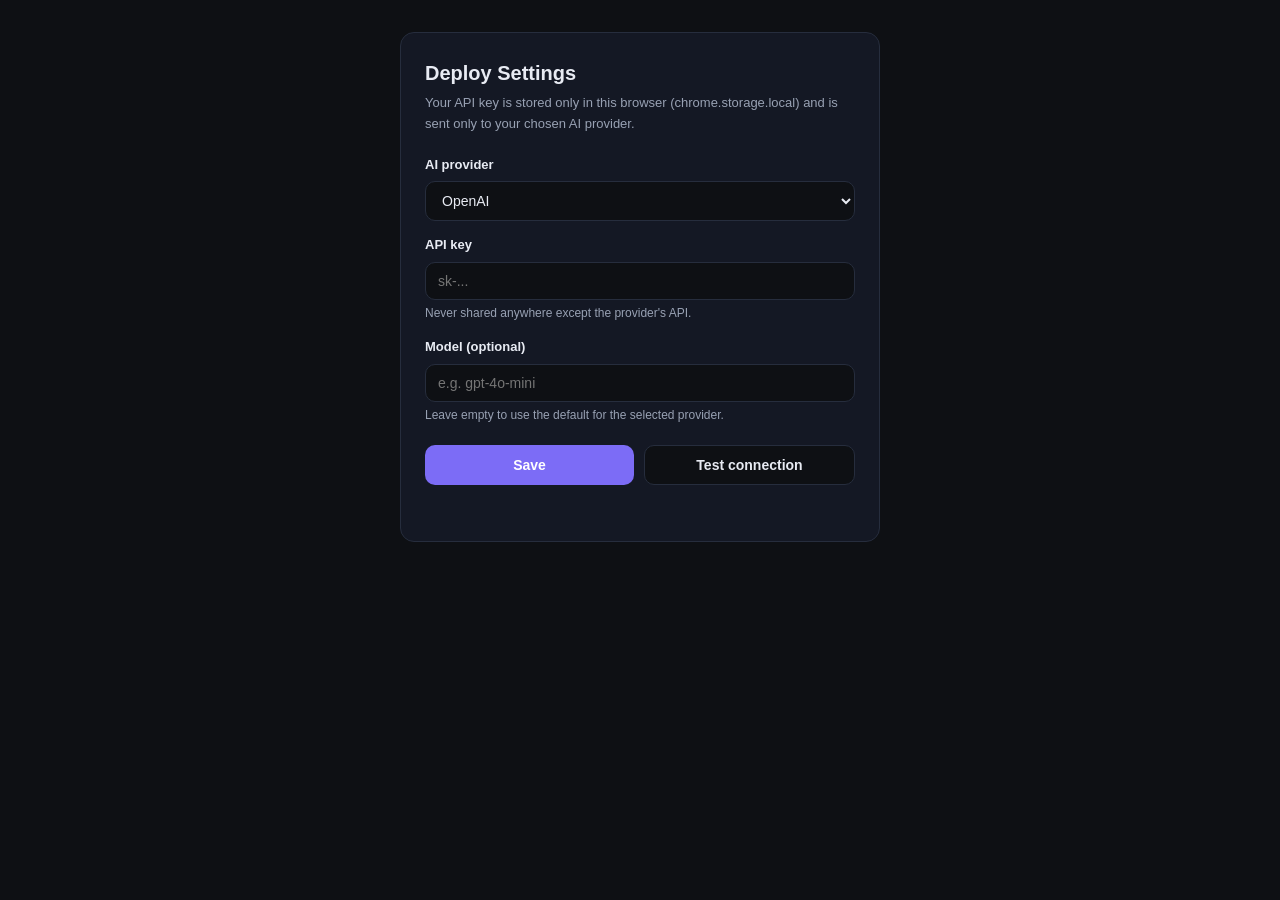
==== options.html @ 354346e6 "DEPLOY UI v1 — cube logo, 3D animated UI, dual-mode (extension + web)" ====
<!DOCTYPE html>
<html lang="en">
<head>
<meta charset="UTF-8">
<meta name="viewport" content="width=device-width, initial-scale=1.0">
<title>Deploy Settings</title>
<style>
  :root {
    --bg: #0e1014; --panel: #141824; --border: #262d3d;
    --text: #e8ebf3; --muted: #98a1b3; --accent: #7c6cf6;
    --accent-hover: #6a59e8; --danger: #f26d6d; --ok: #4ade80;
    --radius: 10px;
  }
  * { box-sizing: border-box; }
  body {
    margin: 0; background: var(--bg); color: var(--text);
    font: 14px/1.6 -apple-system, BlinkMacSystemFont, "Segoe UI", Roboto, Arial, sans-serif;
    display: flex; justify-content: center; padding: 32px 16px;
  }
  .card {
    width: 100%; max-width: 480px; background: var(--panel);
    border: 1px solid var(--border); border-radius: 14px; padding: 24px;
  }
  h1 { margin: 0 0 4px; font-size: 20px; }
  .sub { color: var(--muted); font-size: 13px; margin: 0 0 20px; }
  label { display: block; font-size: 13px; font-weight: 600; margin: 14px 0 6px; }
  input[type="text"], input[type="password"], select {
    width: 100%; background: var(--bg); border: 1px solid var(--border);
    border-radius: var(--radius); color: var(--text);
    padding: 10px 12px; font-size: 14px; outline: none;
  }
  input:focus, select:focus { border-color: var(--accent); }
  .hint { font-size: 12px; color: var(--muted); margin-top: 4px; }
  .btnrow { display: flex; gap: 10px; margin-top: 20px; }
  button {
    flex: 1; border: none; border-radius: var(--radius);
    padding: 11px; font-size: 14px; font-weight: 700; cursor: pointer;
  }
  #saveBtn { background: var(--accent); color: #fff; }
  #saveBtn:hover { background: var(--accent-hover); }
  #testBtn { background: var(--bg); color: var(--text); border: 1px solid var(--border); }
  #testBtn:hover:not(:disabled) { border-color: var(--accent); }
  #testBtn:disabled { opacity: 0.55; cursor: default; }
  .status { min-height: 20px; margin-top: 12px; font-size: 13px; color: var(--muted); }
  .status.ok { color: var(--ok); }
  .status.error { color: var(--danger); }
</style>
</head>
<body>
<div class="card">
  <h1>Deploy Settings</h1>
  <p class="sub">Your API key is stored only in this browser (chrome.storage.local) and is sent only to your chosen AI provider.</p>

  <label for="provider">AI provider</label>
  <select id="provider">
    <option value="openai">OpenAI</option>
    <option value="claude">Claude (Anthropic)</option>
  </select>

  <label for="apiKey">API key</label>
  <input id="apiKey" type="password" placeholder="sk-..." autocomplete="off" spellcheck="false">
  <div class="hint">Never shared anywhere except the provider's API.</div>

  <label for="model">Model (optional)</label>
  <input id="model" type="text" placeholder="e.g. gpt-4o-mini" autocomplete="off" spellcheck="false">
  <div class="hint">Leave empty to use the default for the selected provider.</div>

  <div class="btnrow">
    <button id="saveBtn">Save</button>
    <button id="testBtn">Test connection</button>
  </div>
  <div id="status" class="status" role="status"></div>
</div>
<script src="env.js"></script>
<script src="options.js"></script>
</body>
</html>
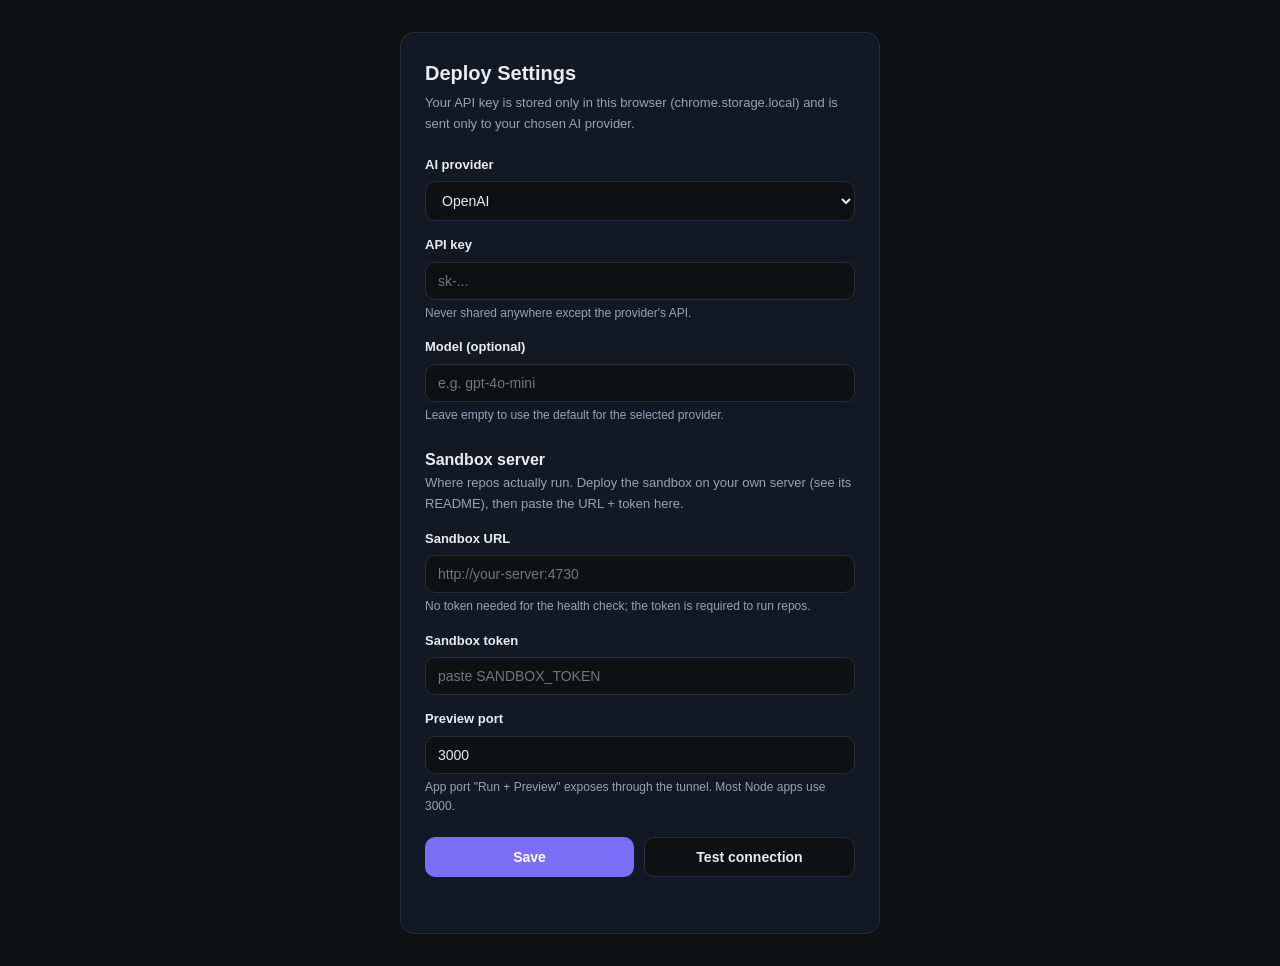
==== commit 6a242bcc: "Wire Run button to sandbox + Run+Preview with tunnel URL button; settings: sandbox URL/token/preview" ====
--- a/options.html
+++ b/options.html
@@ -65,6 +65,20 @@
   <input id="model" type="text" placeholder="e.g. gpt-4o-mini" autocomplete="off" spellcheck="false">
   <div class="hint">Leave empty to use the default for the selected provider.</div>
 
+  <h2 style="margin: 22px 0 0; font-size: 16px;">Sandbox server</h2>
+  <p class="sub" style="margin-bottom: 0;">Where repos actually run. Deploy the sandbox on your own server (see its README), then paste the URL + token here.</p>
+
+  <label for="sandboxUrl">Sandbox URL</label>
+  <input id="sandboxUrl" type="text" placeholder="http://your-server:4730" autocomplete="off" spellcheck="false">
+  <div class="hint">No token needed for the health check; the token is required to run repos.</div>
+
+  <label for="sandboxToken">Sandbox token</label>
+  <input id="sandboxToken" type="password" placeholder="paste SANDBOX_TOKEN" autocomplete="off" spellcheck="false">
+
+  <label for="previewPort">Preview port</label>
+  <input id="previewPort" type="text" placeholder="3000" autocomplete="off" spellcheck="false" inputmode="numeric">
+  <div class="hint">App port "Run + Preview" exposes through the tunnel. Most Node apps use 3000.</div>
+
   <div class="btnrow">
     <button id="saveBtn">Save</button>
     <button id="testBtn">Test connection</button>
